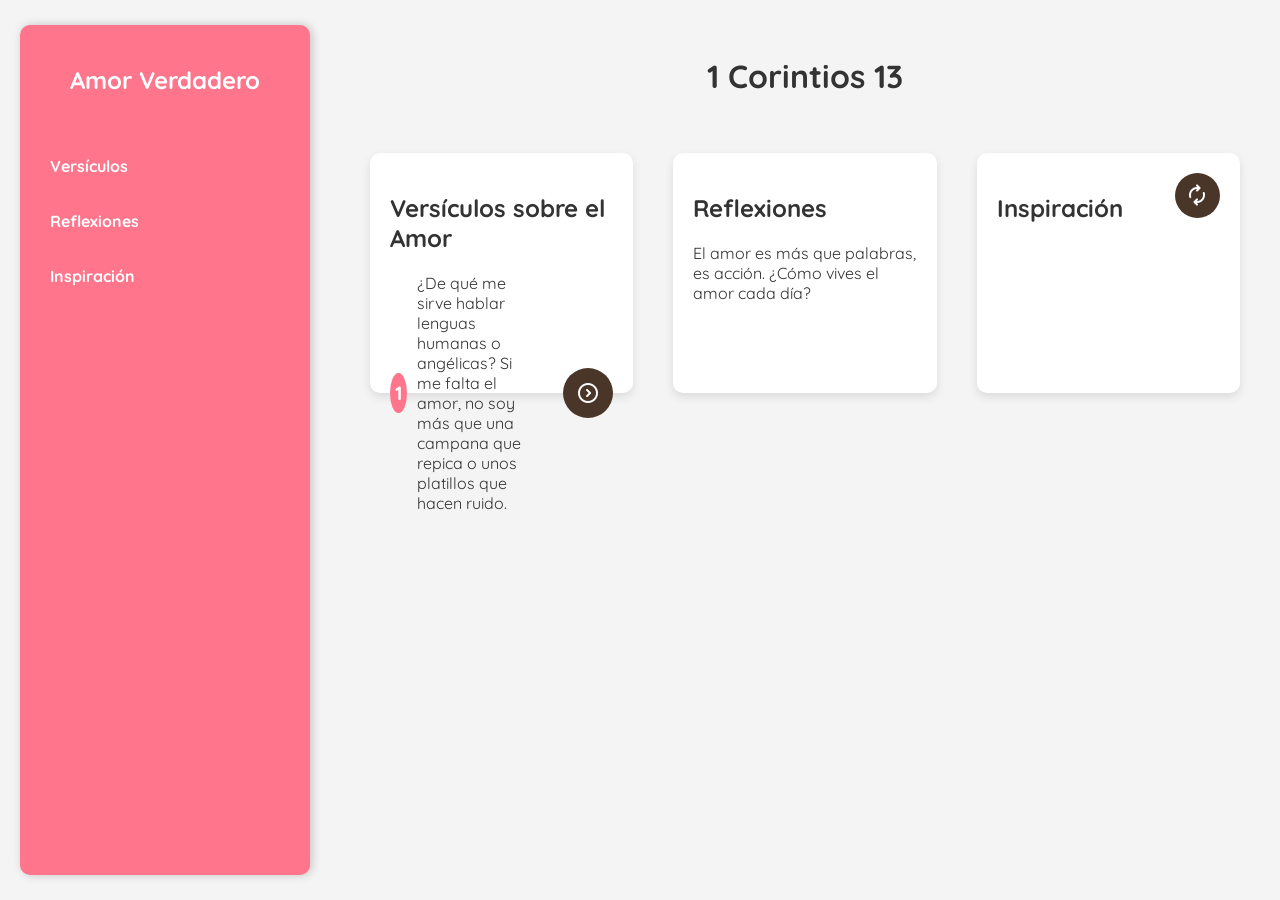
==== index.html @ 327cebaa "Fixed pages" ====
<!DOCTYPE html>
<html lang="es">
  <head>
    <meta charset="UTF-8" />
    <meta name="viewport" content="width=device-width, initial-scale=1.0" />
    <title>1 Corintios 13</title>
    <link rel="stylesheet" href="styles.css" />
    <link
      rel="stylesheet"
      href="https://fonts.googleapis.com/css2?family=Material+Symbols+Rounded"
    />
  </head>
  <body>
    <div class="container">
      <div class="sidebar">
        <h2>Amor Verdadero</h2>
        <ul>
          <li><a href="#seccion1">Versículos</a></li>
          <li><a href="#seccion2">Reflexiones</a></li>
          <li><a href="#seccion3">Inspiración</a></li>
        </ul>
      </div>
    </div>

    <div class="main-content">
      <header>
        <h1>1 Corintios 13</h1>
      </header>

      <div class="content">
        <section id="seccion1">
          <h2>Versículos sobre el Amor</h2>
          <div>
            <span id="versiculo-numero"></span>
            <span id="versiculo-texto"></span>
            <p id="versiculo-texto"></p>
            <button id="siguiente-versiculo" class="buttons">
              <span class="material-symbols-rounded">
                expand_circle_right
              </span>
            </button>
          </div>
        </section>

        <section id="seccion2">
          <h2>Reflexiones</h2>
          <p>
            El amor es más que palabras, es acción. ¿Cómo vives el amor cada
            día?
          </p>
        </section>

        <section id="seccion3">
          <div class="inspo">
            <h2>Inspiración</h2>
            <button id="inspiracion-btn" class="buttons">
              <span class="material-symbols-rounded"> autorenew </span>
            </button>
          </div>
          <p id="resultado"></p>
        </section>
      </div>
    </div>

    <script src="script.js"></script>
  </body>
</html>
---- styles.css ----
@import url('https://fonts.googleapis.com/css2?family=Quicksand:wght@300;400;700&display=swap');
@import url('https://fonts.googleapis.com/icon?family=Material+Icons');

body {
    font-family: 'Quicksand', sans-serif;
    background: #f4f4f4;
    color: #333;
    margin: 0;
    padding: 0;
    display: flex;
}

.container {
    display: flex;
    justify-content: center;
    align-items: center;
    height: 100vh;
}

.sidebar {
    width: 250px;
    height: 90vh;
    background: #ff758c;
    color: white;
    padding: 20px;
    box-shadow: 2px 0 10px rgba(0, 0, 0, 0.2);
    display: flex;
    border-radius: 10px;
    flex-direction: column;
    margin: 20px;
}

.sidebar h2 {
    text-align: center;
    margin-bottom: 20px;
}

.sidebar ul {
    list-style: none;
    padding: 0;
}

.sidebar ul li {
    margin: 15px 0;
}

.sidebar ul li a {
    text-decoration: none;
    color: white;
    font-weight: bold;
    padding: 10px;
    display: block;
    border-radius: 5px;
    transition: background 0.3s;
}

.sidebar ul li a:hover {
    background: rgba(255, 255, 255, 0.3);
}

.main-content {
    flex: 1;
    padding: 20px;
    display: flex;
    flex-direction: column;
    align-items: center;
}

.content {
    flex: 1;
    display: flex;
    flex-direction: row;
    width: 100%;
}

header {
    width: 100%;
    padding: 15px;
    text-align: center;
    border-radius: 10px;
}

section {
    width: 70%;
    max-width: 500px;
    max-height: 200px;
    background: white;
    padding: 20px;
    margin: 20px;
    border-radius: 10px;
    box-shadow: 0 4px 10px rgba(0, 0, 0, 0.1);
    text-wrap: wrap;
}

button {
    background: #4a3629;
    color: #ffffff;
    border: none;
    padding: 10px 20px;
    font-size: 16px;
    font-weight: bold;
    border-radius: 100%;
    cursor: pointer;
    transition: background 0.3s;
}

button:hover {
    background: #594031;
}

img {
    max-width: 100%;
    height: auto;
    margin-top: 10px;
    border-radius: 10px;
    box-shadow: 0 4px 8px rgba(0, 0, 0, 0.2);
}

.inspo {
    display: flex;
    flex-wrap: wrap;
    justify-content: space-between;
}

.buttons {
    height: 45px;
    width: 45px;
    display: flex;
    justify-content: center;
    align-items: center;
}

.buttons span {
    font-size: x-large;
}

#seccion1 div {
    flex: 1;
    display: flex;
    flex-direction: row;
    align-items: center;
    justify-content: space-evenly;
}

#seccion1 div button {
    height: 50px;
    width: 50px;
}

#seccion1 div p {
    padding: 20px;
}

#versiculo-numero {
    display: flex;
    align-items: center;
    justify-content: center;
    background-color: #ff758c;
    color: white;
    font-weight: bold;
    font-size: larger;
    height: 30px;
    width: 30px;
    padding: 5px;
    margin-right: 10px;
    border-radius: 100%;
}

#versiculo-texto {
    display: flex;
    flex-direction: column;
    justify-content: center;
    align-items: center;
    text-wrap: wrap;
}
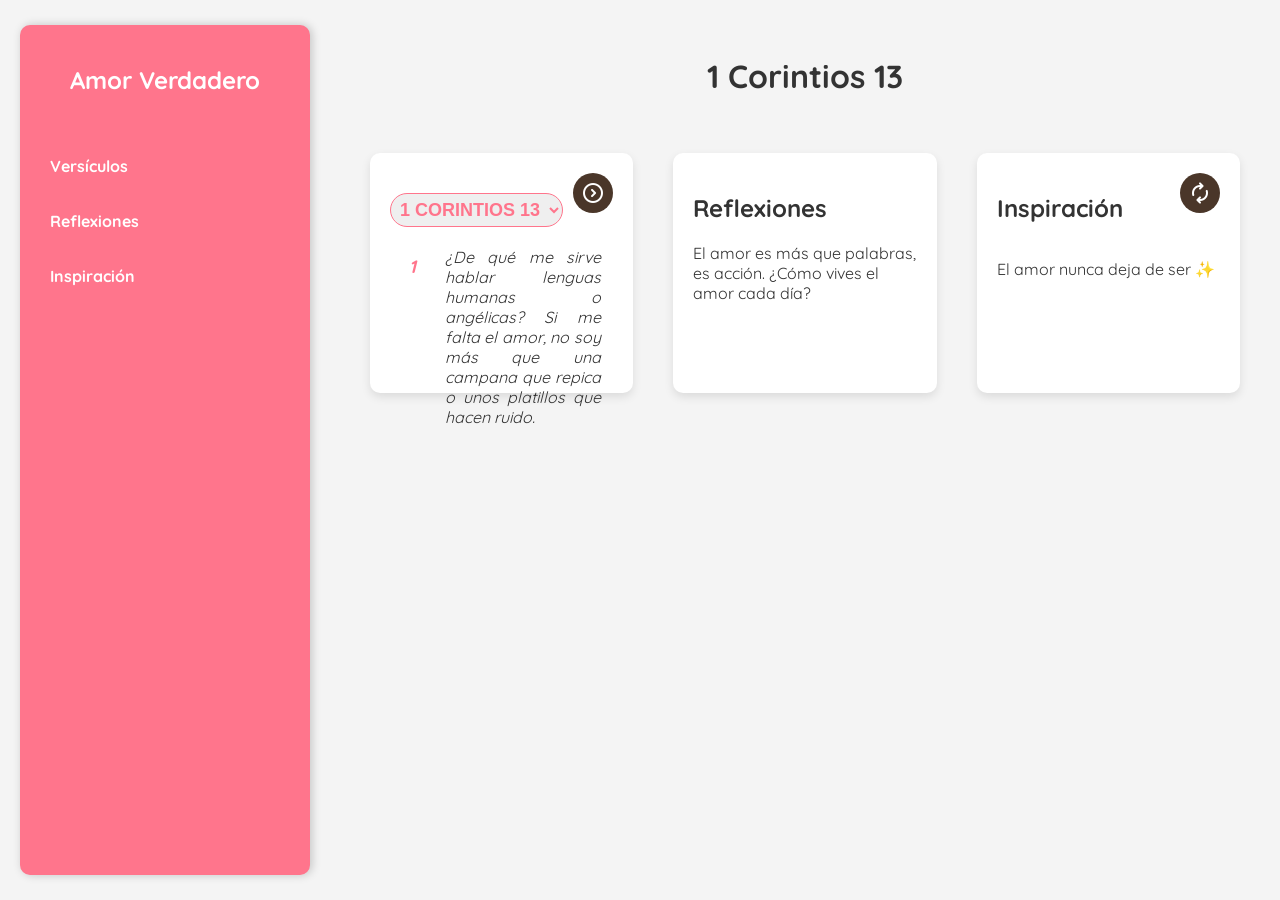
==== commit 16d81a01: "Added: -Verses and chapters." ====
--- a/index.html
+++ b/index.html
@@ -29,16 +29,17 @@
 
       <div class="content">
         <section id="seccion1">
-          <h2>Versículos sobre el Amor</h2>
-          <div>
-            <span id="versiculo-numero"></span>
-            <span id="versiculo-texto"></span>
-            <p id="versiculo-texto"></p>
+          <div class="titlebutton">
+            <select id="capitulo"></select>
             <button id="siguiente-versiculo" class="buttons">
               <span class="material-symbols-rounded">
                 expand_circle_right
               </span>
             </button>
+          </div>
+          <div class="versiculo">
+            <span id="versiculo-numero"></span>
+            <span id="versiculo-texto"></span>
           </div>
         </section>
 
@@ -51,7 +52,7 @@
         </section>
 
         <section id="seccion3">
-          <div class="inspo">
+          <div class="titlebutton">
             <h2>Inspiración</h2>
             <button id="inspiracion-btn" class="buttons">
               <span class="material-symbols-rounded"> autorenew </span>
--- a/styles.css
+++ b/styles.css
@@ -92,22 +92,6 @@
     text-wrap: wrap;
 }
 
-button {
-    background: #4a3629;
-    color: #ffffff;
-    border: none;
-    padding: 10px 20px;
-    font-size: 16px;
-    font-weight: bold;
-    border-radius: 100%;
-    cursor: pointer;
-    transition: background 0.3s;
-}
-
-button:hover {
-    background: #594031;
-}
-
 img {
     max-width: 100%;
     height: auto;
@@ -116,60 +100,74 @@
     box-shadow: 0 4px 8px rgba(0, 0, 0, 0.2);
 }
 
-.inspo {
+.titlebutton {
     display: flex;
     flex-wrap: wrap;
     justify-content: space-between;
 }
 
 .buttons {
-    height: 45px;
-    width: 45px;
+    height: 40px !important;
+    width: 40px !important;
     display: flex;
     justify-content: center;
     align-items: center;
+    background: #4a3629;
+    color: #ffffff;
+    border: none;
+    border-radius: 100%;
+    cursor: pointer;
+    transition: background 0.3s;
+}
+
+.buttons:hover {
+    background: #7b5a46;
 }
 
 .buttons span {
     font-size: x-large;
 }
 
-#seccion1 div {
-    flex: 1;
+.versiculo {
     display: flex;
-    flex-direction: row;
-    align-items: center;
     justify-content: space-evenly;
-}
-
-#seccion1 div button {
-    height: 50px;
-    width: 50px;
-}
-
-#seccion1 div p {
-    padding: 20px;
+    width: 100%;
+    height: 100%;
 }
 
 #versiculo-numero {
     display: flex;
     align-items: center;
     justify-content: center;
-    background-color: #ff758c;
-    color: white;
+    color: #ff758c;
     font-weight: bold;
-    font-size: larger;
-    height: 30px;
-    width: 30px;
-    padding: 5px;
-    margin-right: 10px;
+    font-style: italic;
+    font-size: large;
+    height: 40px !important;
+    width: 40px !important;
     border-radius: 100%;
 }
 
 #versiculo-texto {
+    width: 70%;
+    padding: 0px 10px;
+    text-align: justify;
+    font-style: italic;
+}
+
+select {
     display: flex;
-    flex-direction: column;
     justify-content: center;
     align-items: center;
-    text-wrap: wrap;
+    font-size: large;
+    font-weight: bold;
+    color: #ff758c;
+    margin: 20px 0;
+    padding: 5px;
+    border-radius: 50px;
+    border: 1px solid #ff758c;
+}
+
+select:focus {
+    outline: none;
 }
